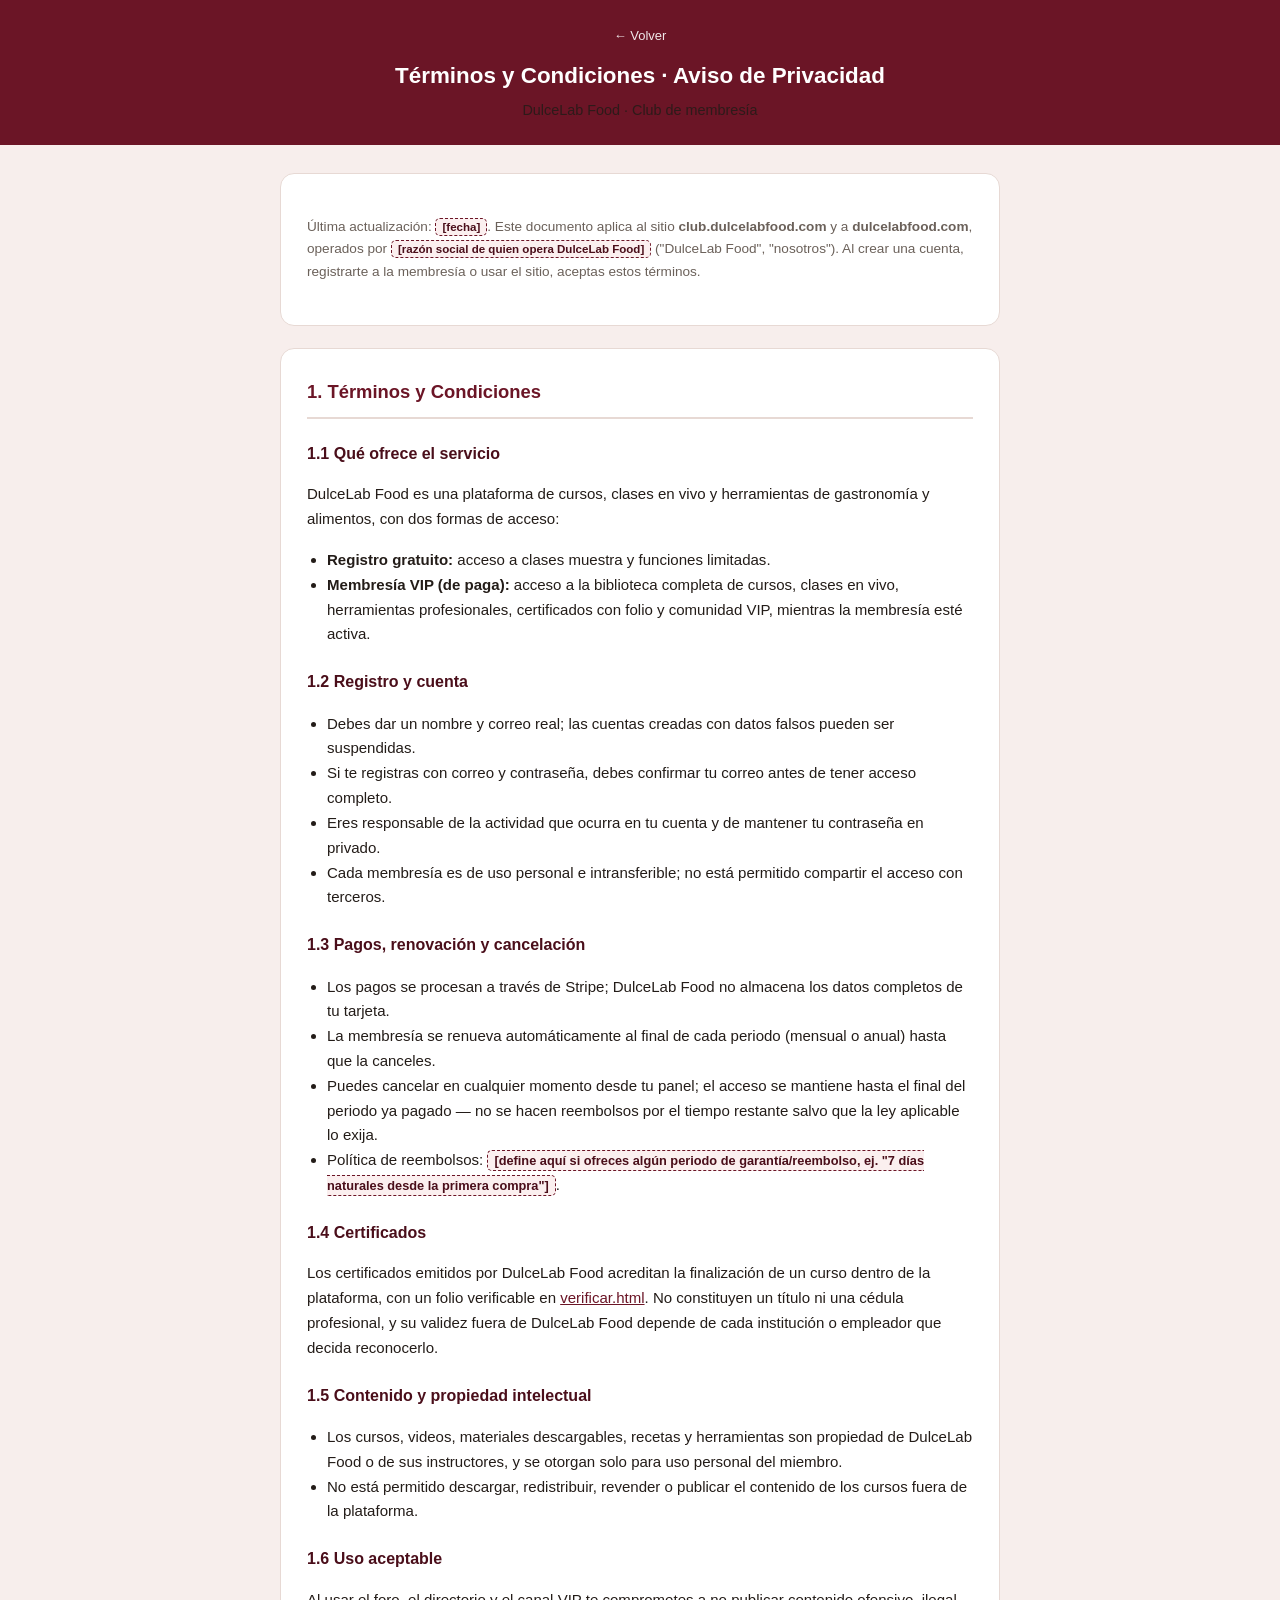
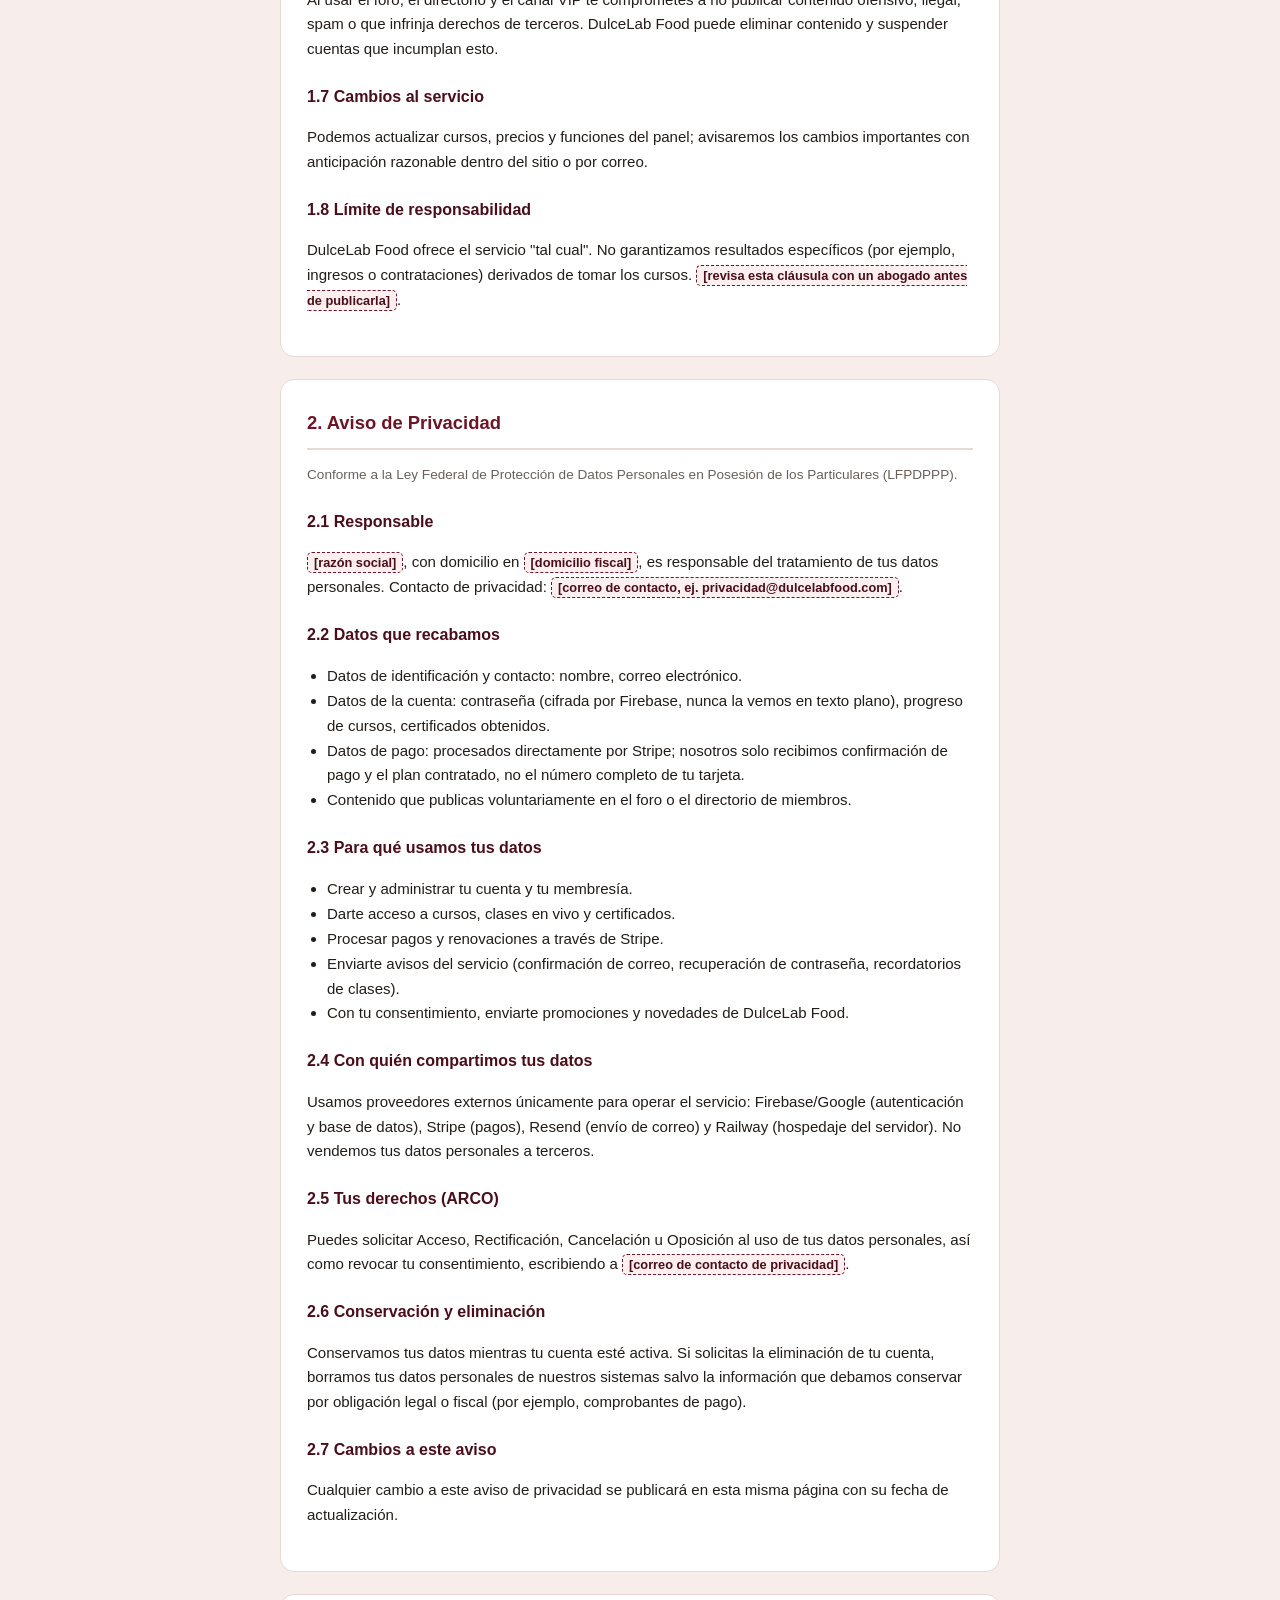
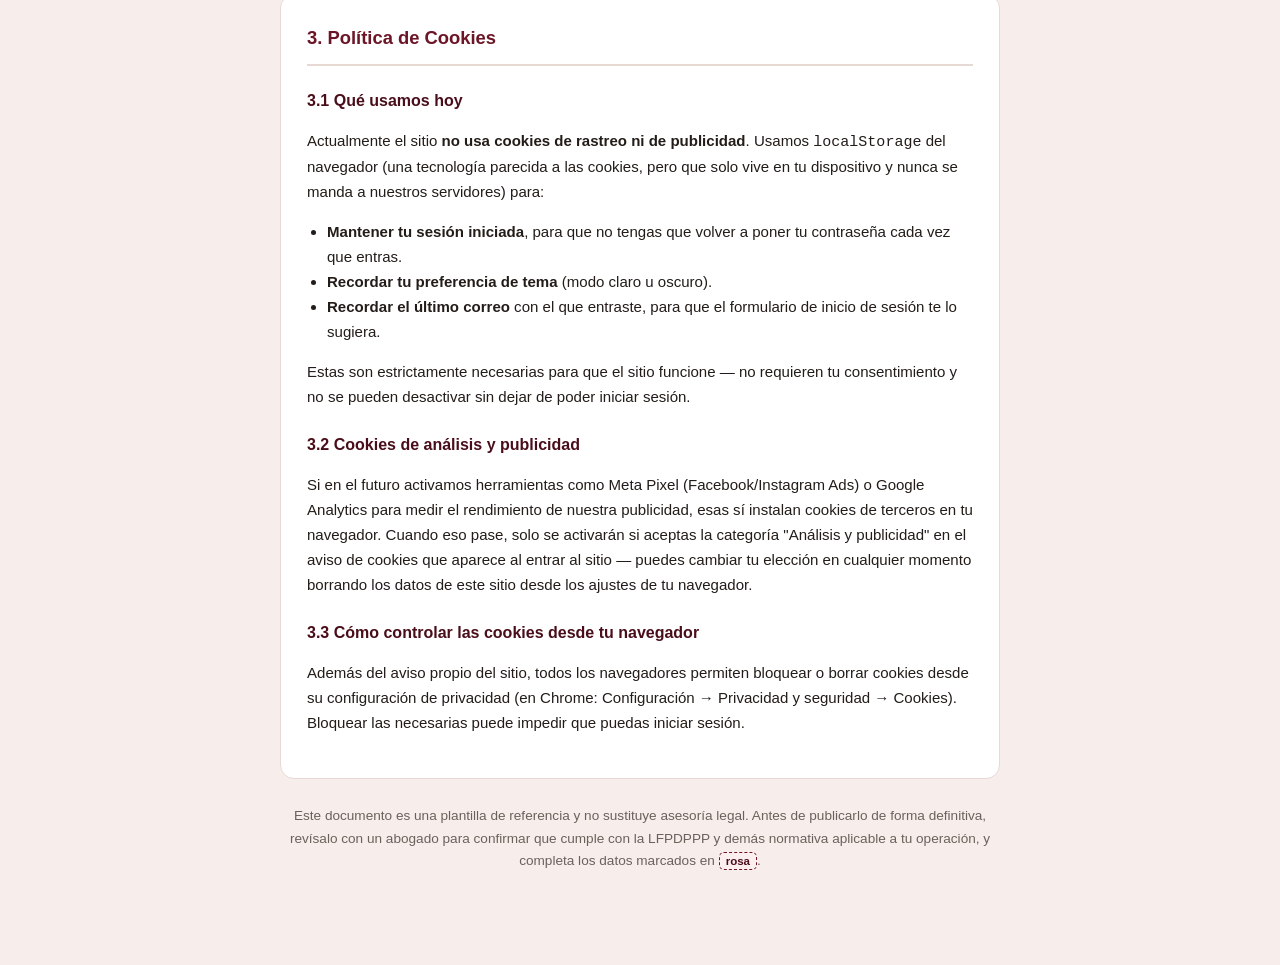
==== terminos.html @ 20a8d2a7 "Add terms and conditions and privacy notice page This HTML file contains the terms and conditions al" ====
<!DOCTYPE html>
<html lang="es-MX">
<head>
<meta charset="UTF-8">
<meta name="viewport" content="width=device-width, initial-scale=1">
<title>Términos y Condiciones · Aviso de Privacidad — DulceLab Food</title>
<meta name="robots" content="noindex">
<style>
  :root{
    --wine:#6B1526; --wine-deep:#4A0E1A; --ink:#231C18; --muted:#6b615a;
    --bg:#F7EEEC; --card:#FFFFFF; --border:#E7D9D4;
  }
  *{box-sizing:border-box;}
  body{
    margin:0; background:var(--bg); color:var(--ink);
    font-family:-apple-system,BlinkMacSystemFont,'Segoe UI',Roboto,Helvetica,Arial,sans-serif;
    line-height:1.65;
  }
  .top{
    background:var(--wine); color:#fff; padding:22px 20px; text-align:center;
  }
  .top a{ color:#fff; opacity:.9; text-decoration:none; font-size:13px; }
  .top h1{ margin:10px 0 4px; font-size:1.4rem; }
  .top p{ margin:0; opacity:.85; font-size:.9rem; }
  .wrap{ max-width:760px; margin:0 auto; padding:28px 20px 80px; }
  .card{
    background:var(--card); border:1px solid var(--border); border-radius:14px;
    padding:28px 26px; margin-bottom:22px;
  }
  h2{ color:var(--wine); font-size:1.15rem; margin:0 0 14px; border-bottom:2px solid var(--border); padding-bottom:10px; }
  h3{ color:var(--wine-deep); font-size:1rem; margin:22px 0 8px; }
  p, li{ font-size:.94rem; color:var(--ink); }
  ul{ padding-left:20px; }
  .muted{ color:var(--muted); font-size:.85rem; }
  .placeholder{
    background:#FBEFEF; border:1px dashed var(--wine); color:var(--wine-deep);
    padding:2px 6px; border-radius:5px; font-size:.85em; font-weight:600;
  }
  .updated{ text-align:center; margin-top:26px; }
  a{ color:var(--wine); }
</style>
</head>
<body>

<div class="top">
  <a href="vip-auth.html">&larr; Volver</a>
  <h1>Términos y Condiciones · Aviso de Privacidad</h1>
  <p>DulceLab Food &middot; Club de membresía</p>
</div>

<div class="wrap">

  <div class="card">
    <p class="muted">
      Última actualización: <span class="placeholder">[fecha]</span>. Este documento aplica al
      sitio <strong>club.dulcelabfood.com</strong> y a <strong>dulcelabfood.com</strong>, operados por
      <span class="placeholder">[razón social de quien opera DulceLab Food]</span> ("DulceLab Food",
      "nosotros"). Al crear una cuenta, registrarte a la membresía o usar el sitio, aceptas estos
      términos.
    </p>
  </div>

  <div class="card">
    <h2>1. Términos y Condiciones</h2>

    <h3>1.1 Qué ofrece el servicio</h3>
    <p>
      DulceLab Food es una plataforma de cursos, clases en vivo y herramientas de gastronomía y
      alimentos, con dos formas de acceso:
    </p>
    <ul>
      <li><strong>Registro gratuito:</strong> acceso a clases muestra y funciones limitadas.</li>
      <li><strong>Membresía VIP (de paga):</strong> acceso a la biblioteca completa de cursos, clases
        en vivo, herramientas profesionales, certificados con folio y comunidad VIP, mientras la
        membresía esté activa.</li>
    </ul>

    <h3>1.2 Registro y cuenta</h3>
    <ul>
      <li>Debes dar un nombre y correo real; las cuentas creadas con datos falsos pueden ser
        suspendidas.</li>
      <li>Si te registras con correo y contraseña, debes confirmar tu correo antes de tener acceso
        completo.</li>
      <li>Eres responsable de la actividad que ocurra en tu cuenta y de mantener tu contraseña en
        privado.</li>
      <li>Cada membresía es de uso personal e intransferible; no está permitido compartir el acceso
        con terceros.</li>
    </ul>

    <h3>1.3 Pagos, renovación y cancelación</h3>
    <ul>
      <li>Los pagos se procesan a través de Stripe; DulceLab Food no almacena los datos completos de
        tu tarjeta.</li>
      <li>La membresía se renueva automáticamente al final de cada periodo (mensual o anual) hasta
        que la canceles.</li>
      <li>Puedes cancelar en cualquier momento desde tu panel; el acceso se mantiene hasta el final
        del periodo ya pagado — no se hacen reembolsos por el tiempo restante salvo que la ley
        aplicable lo exija.</li>
      <li>Política de reembolsos: <span class="placeholder">[define aquí si ofreces algún periodo de
        garantía/reembolso, ej. "7 días naturales desde la primera compra"]</span>.</li>
    </ul>

    <h3>1.4 Certificados</h3>
    <p>
      Los certificados emitidos por DulceLab Food acreditan la finalización de un curso dentro de
      la plataforma, con un folio verificable en <a href="verificar.html">verificar.html</a>. No
      constituyen un título ni una cédula profesional, y su validez fuera de DulceLab Food depende
      de cada institución o empleador que decida reconocerlo.
    </p>

    <h3>1.5 Contenido y propiedad intelectual</h3>
    <ul>
      <li>Los cursos, videos, materiales descargables, recetas y herramientas son propiedad de
        DulceLab Food o de sus instructores, y se otorgan solo para uso personal del miembro.</li>
      <li>No está permitido descargar, redistribuir, revender o publicar el contenido de los cursos
        fuera de la plataforma.</li>
    </ul>

    <h3>1.6 Uso aceptable</h3>
    <p>Al usar el foro, el directorio y el canal VIP te comprometes a no publicar contenido
      ofensivo, ilegal, spam o que infrinja derechos de terceros. DulceLab Food puede eliminar
      contenido y suspender cuentas que incumplan esto.</p>

    <h3>1.7 Cambios al servicio</h3>
    <p>Podemos actualizar cursos, precios y funciones del panel; avisaremos los cambios importantes
      con anticipación razonable dentro del sitio o por correo.</p>

    <h3>1.8 Límite de responsabilidad</h3>
    <p>
      DulceLab Food ofrece el servicio "tal cual". No garantizamos resultados específicos (por
      ejemplo, ingresos o contrataciones) derivados de tomar los cursos.
      <span class="placeholder">[revisa esta cláusula con un abogado antes de publicarla]</span>.
    </p>
  </div>

  <div class="card">
    <h2>2. Aviso de Privacidad</h2>
    <p class="muted">
      Conforme a la Ley Federal de Protección de Datos Personales en Posesión de los Particulares
      (LFPDPPP).
    </p>

    <h3>2.1 Responsable</h3>
    <p>
      <span class="placeholder">[razón social]</span>, con domicilio en
      <span class="placeholder">[domicilio fiscal]</span>, es responsable del tratamiento de tus
      datos personales. Contacto de privacidad: <span class="placeholder">[correo de contacto,
      ej. privacidad@dulcelabfood.com]</span>.
    </p>

    <h3>2.2 Datos que recabamos</h3>
    <ul>
      <li>Datos de identificación y contacto: nombre, correo electrónico.</li>
      <li>Datos de la cuenta: contraseña (cifrada por Firebase, nunca la vemos en texto plano),
        progreso de cursos, certificados obtenidos.</li>
      <li>Datos de pago: procesados directamente por Stripe; nosotros solo recibimos confirmación de
        pago y el plan contratado, no el número completo de tu tarjeta.</li>
      <li>Contenido que publicas voluntariamente en el foro o el directorio de miembros.</li>
    </ul>

    <h3>2.3 Para qué usamos tus datos</h3>
    <ul>
      <li>Crear y administrar tu cuenta y tu membresía.</li>
      <li>Darte acceso a cursos, clases en vivo y certificados.</li>
      <li>Procesar pagos y renovaciones a través de Stripe.</li>
      <li>Enviarte avisos del servicio (confirmación de correo, recuperación de contraseña,
        recordatorios de clases).</li>
      <li>Con tu consentimiento, enviarte promociones y novedades de DulceLab Food.</li>
    </ul>

    <h3>2.4 Con quién compartimos tus datos</h3>
    <p>
      Usamos proveedores externos únicamente para operar el servicio: Firebase/Google (autenticación
      y base de datos), Stripe (pagos), Resend (envío de correo) y Railway (hospedaje del servidor).
      No vendemos tus datos personales a terceros.
    </p>

    <h3>2.5 Tus derechos (ARCO)</h3>
    <p>
      Puedes solicitar Acceso, Rectificación, Cancelación u Oposición al uso de tus datos personales,
      así como revocar tu consentimiento, escribiendo a
      <span class="placeholder">[correo de contacto de privacidad]</span>.
    </p>

    <h3>2.6 Conservación y eliminación</h3>
    <p>
      Conservamos tus datos mientras tu cuenta esté activa. Si solicitas la eliminación de tu cuenta,
      borramos tus datos personales de nuestros sistemas salvo la información que debamos conservar
      por obligación legal o fiscal (por ejemplo, comprobantes de pago).
    </p>

    <h3>2.7 Cambios a este aviso</h3>
    <p>
      Cualquier cambio a este aviso de privacidad se publicará en esta misma página con su fecha de
      actualización.
    </p>
  </div>

  <div class="card" id="cookies">
    <h2>3. Política de Cookies</h2>

    <h3>3.1 Qué usamos hoy</h3>
    <p>
      Actualmente el sitio <strong>no usa cookies de rastreo ni de publicidad</strong>. Usamos
      <code>localStorage</code> del navegador (una tecnología parecida a las cookies, pero que solo
      vive en tu dispositivo y nunca se manda a nuestros servidores) para:
    </p>
    <ul>
      <li><strong>Mantener tu sesión iniciada</strong>, para que no tengas que volver a poner tu
        contraseña cada vez que entras.</li>
      <li><strong>Recordar tu preferencia de tema</strong> (modo claro u oscuro).</li>
      <li><strong>Recordar el último correo</strong> con el que entraste, para que el formulario de
        inicio de sesión te lo sugiera.</li>
    </ul>
    <p>Estas son estrictamente necesarias para que el sitio funcione — no requieren tu
      consentimiento y no se pueden desactivar sin dejar de poder iniciar sesión.</p>

    <h3>3.2 Cookies de análisis y publicidad</h3>
    <p>
      Si en el futuro activamos herramientas como Meta Pixel (Facebook/Instagram Ads) o Google
      Analytics para medir el rendimiento de nuestra publicidad, esas sí instalan cookies de
      terceros en tu navegador. Cuando eso pase, solo se activarán si aceptas la categoría
      "Análisis y publicidad" en el aviso de cookies que aparece al entrar al sitio — puedes
      cambiar tu elección en cualquier momento borrando los datos de este sitio desde los ajustes
      de tu navegador.
    </p>

    <h3>3.3 Cómo controlar las cookies desde tu navegador</h3>
    <p>
      Además del aviso propio del sitio, todos los navegadores permiten bloquear o borrar cookies
      desde su configuración de privacidad (en Chrome: Configuración &rarr; Privacidad y seguridad
      &rarr; Cookies). Bloquear las necesarias puede impedir que puedas iniciar sesión.
    </p>
  </div>

  <p class="muted updated">
    Este documento es una plantilla de referencia y no sustituye asesoría legal. Antes de publicarlo
    de forma definitiva, revísalo con un abogado para confirmar que cumple con la LFPDPPP y demás
    normativa aplicable a tu operación, y completa los datos marcados en
    <span class="placeholder">rosa</span>.
  </p>
</div>

</body>
</html>
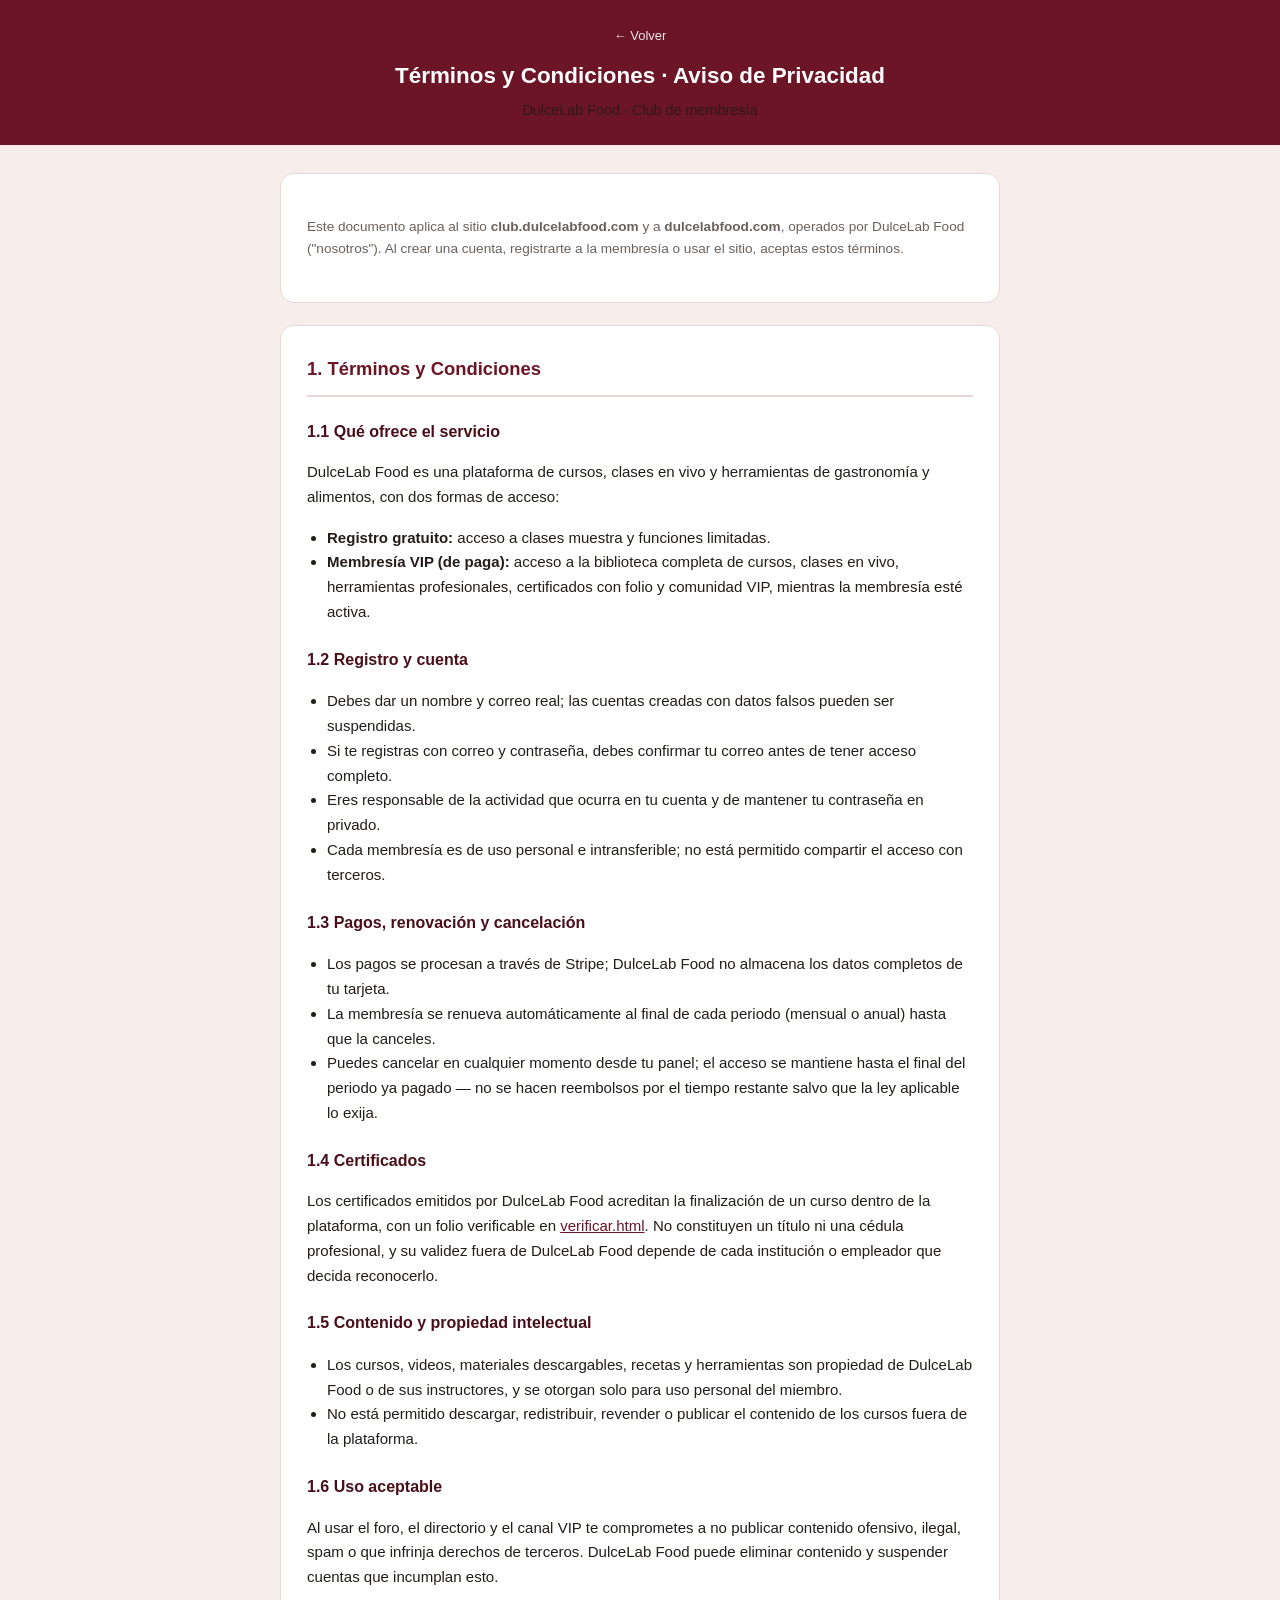
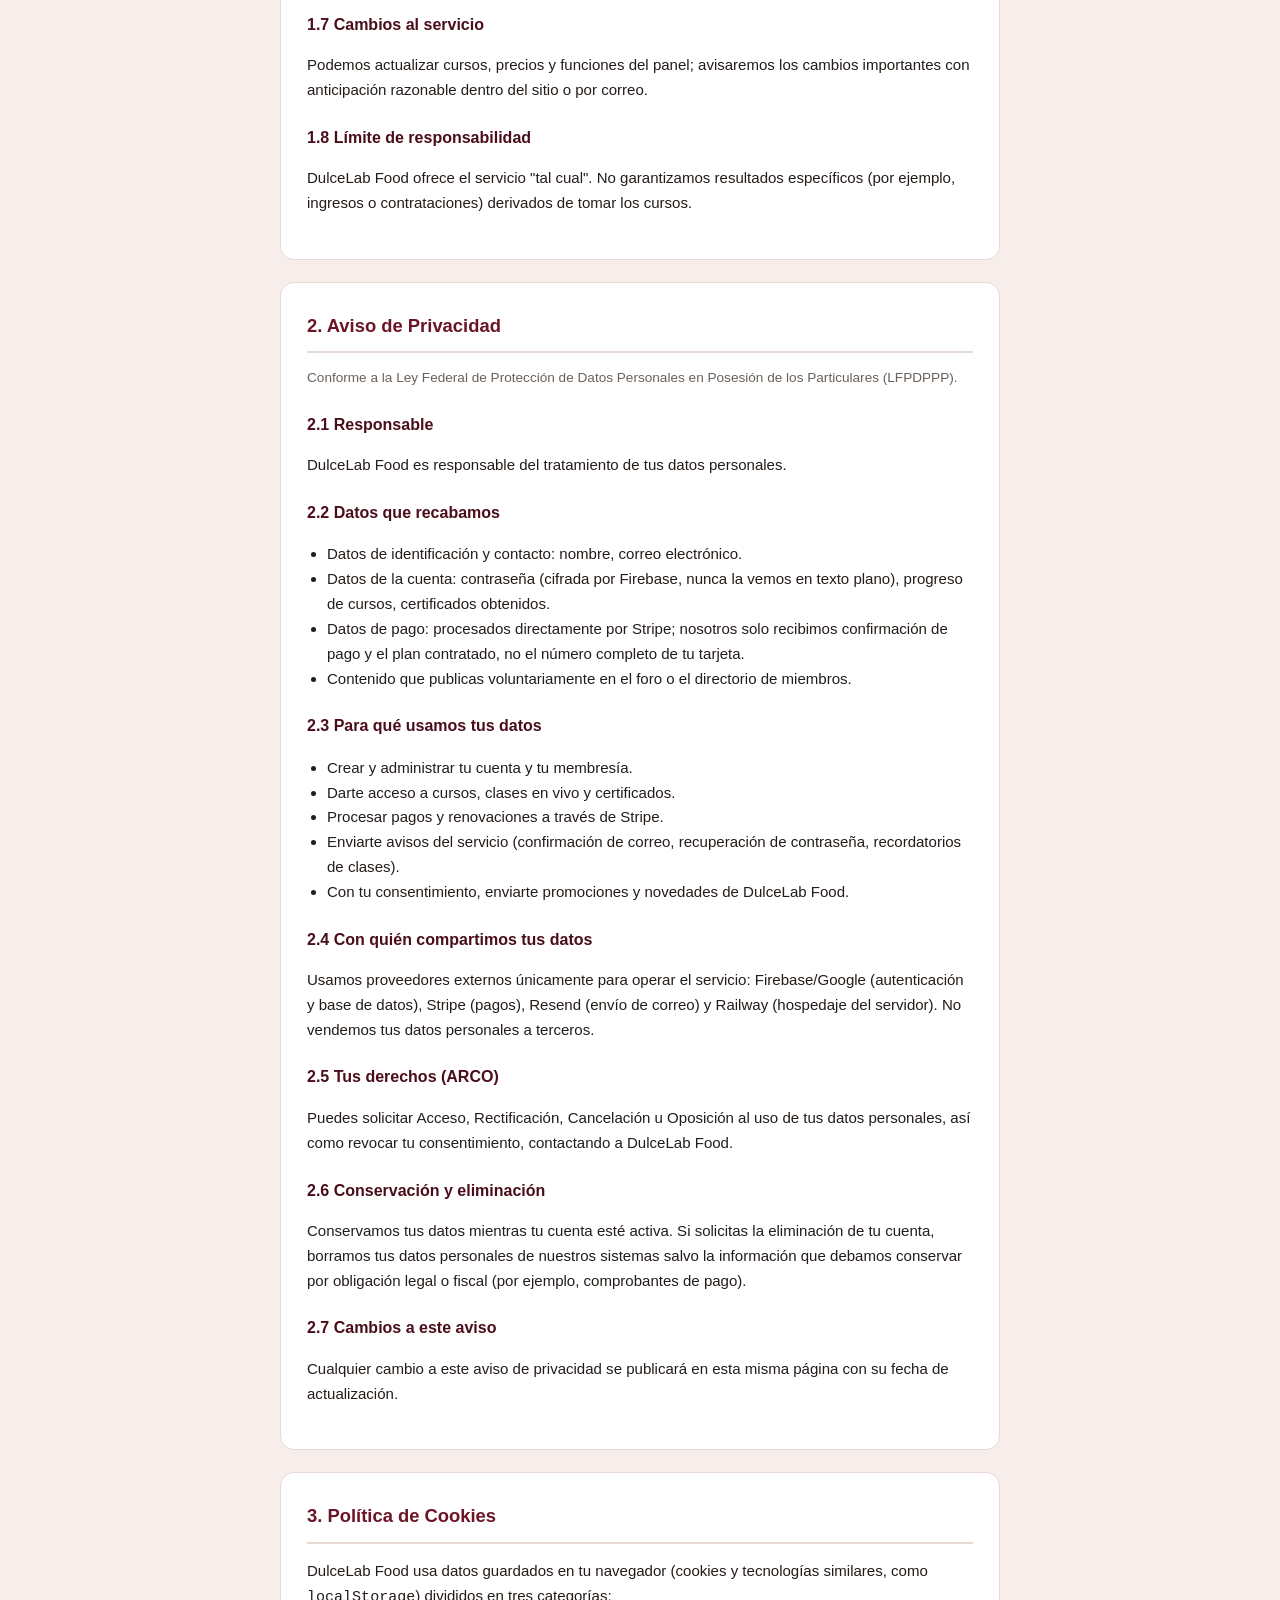
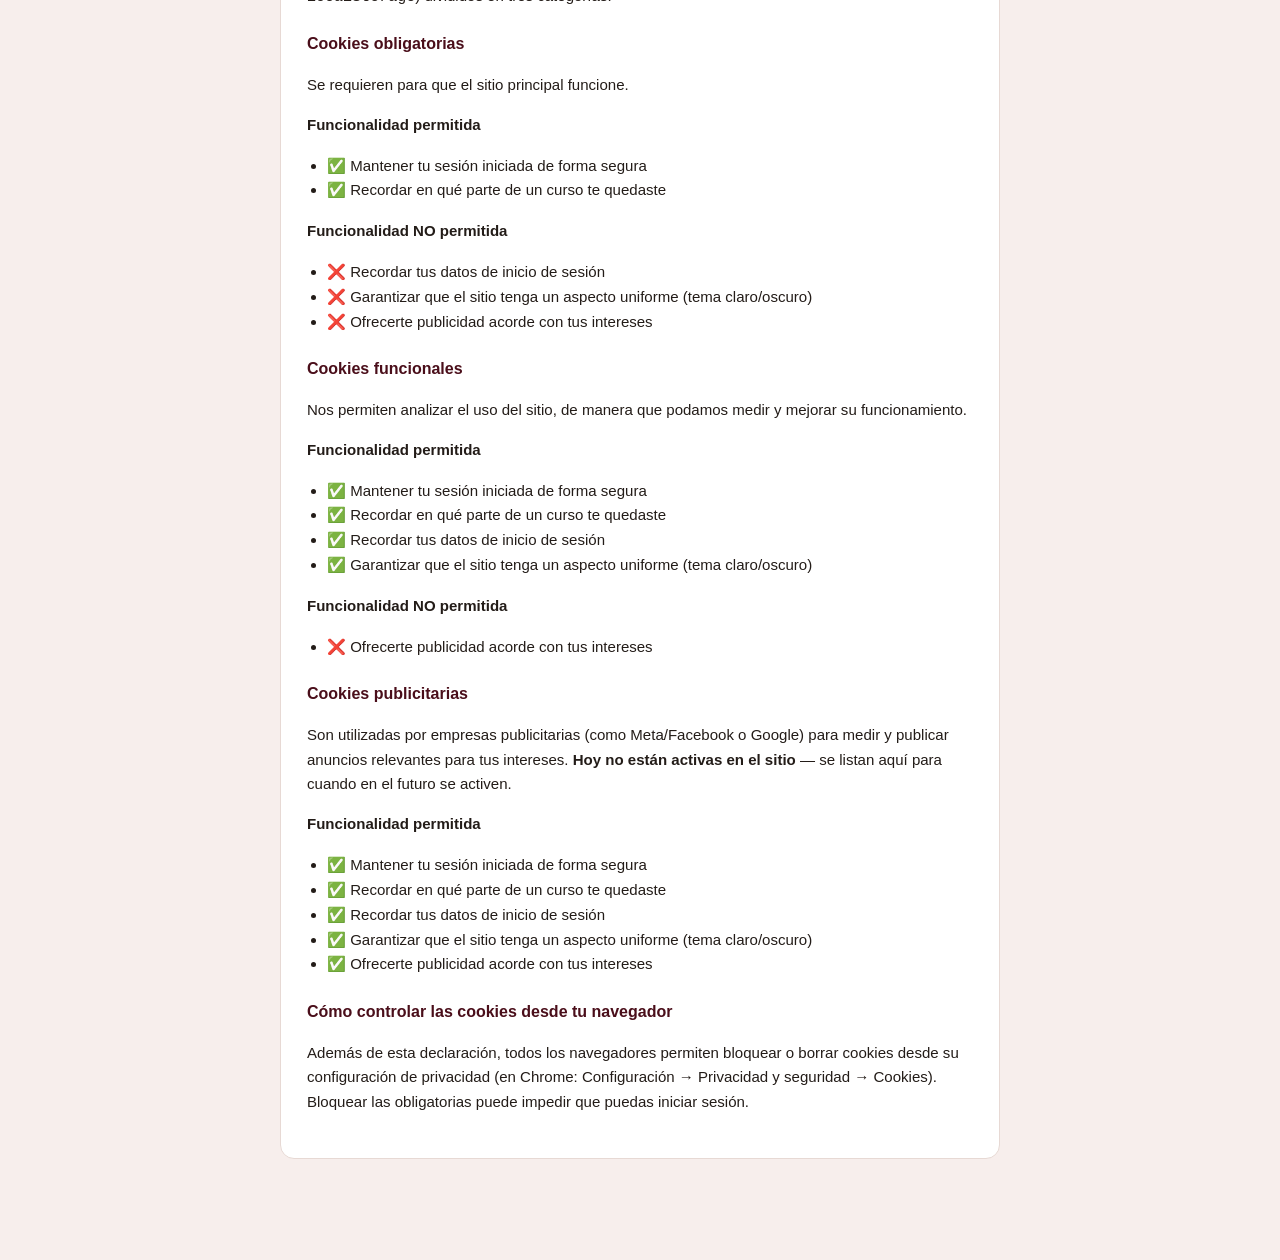
==== commit a3ee008d: "Refactor terms document and update cookie policy Removed placeholder styles and text from the docume" ====
--- a/terminos.html
+++ b/terminos.html
@@ -32,10 +32,6 @@
   p, li{ font-size:.94rem; color:var(--ink); }
   ul{ padding-left:20px; }
   .muted{ color:var(--muted); font-size:.85rem; }
-  .placeholder{
-    background:#FBEFEF; border:1px dashed var(--wine); color:var(--wine-deep);
-    padding:2px 6px; border-radius:5px; font-size:.85em; font-weight:600;
-  }
   .updated{ text-align:center; margin-top:26px; }
   a{ color:var(--wine); }
 </style>
@@ -52,11 +48,9 @@
 
   <div class="card">
     <p class="muted">
-      Última actualización: <span class="placeholder">[fecha]</span>. Este documento aplica al
-      sitio <strong>club.dulcelabfood.com</strong> y a <strong>dulcelabfood.com</strong>, operados por
-      <span class="placeholder">[razón social de quien opera DulceLab Food]</span> ("DulceLab Food",
-      "nosotros"). Al crear una cuenta, registrarte a la membresía o usar el sitio, aceptas estos
-      términos.
+      Este documento aplica al sitio <strong>club.dulcelabfood.com</strong> y a
+      <strong>dulcelabfood.com</strong>, operados por DulceLab Food ("nosotros"). Al crear una
+      cuenta, registrarte a la membresía o usar el sitio, aceptas estos términos.
     </p>
   </div>
 
@@ -96,8 +90,6 @@
       <li>Puedes cancelar en cualquier momento desde tu panel; el acceso se mantiene hasta el final
         del periodo ya pagado — no se hacen reembolsos por el tiempo restante salvo que la ley
         aplicable lo exija.</li>
-      <li>Política de reembolsos: <span class="placeholder">[define aquí si ofreces algún periodo de
-        garantía/reembolso, ej. "7 días naturales desde la primera compra"]</span>.</li>
     </ul>
 
     <h3>1.4 Certificados</h3>
@@ -129,7 +121,6 @@
     <p>
       DulceLab Food ofrece el servicio "tal cual". No garantizamos resultados específicos (por
       ejemplo, ingresos o contrataciones) derivados de tomar los cursos.
-      <span class="placeholder">[revisa esta cláusula con un abogado antes de publicarla]</span>.
     </p>
   </div>
 
@@ -142,10 +133,7 @@
 
     <h3>2.1 Responsable</h3>
     <p>
-      <span class="placeholder">[razón social]</span>, con domicilio en
-      <span class="placeholder">[domicilio fiscal]</span>, es responsable del tratamiento de tus
-      datos personales. Contacto de privacidad: <span class="placeholder">[correo de contacto,
-      ej. privacidad@dulcelabfood.com]</span>.
+      DulceLab Food es responsable del tratamiento de tus datos personales.
     </p>
 
     <h3>2.2 Datos que recabamos</h3>
@@ -178,8 +166,7 @@
     <h3>2.5 Tus derechos (ARCO)</h3>
     <p>
       Puedes solicitar Acceso, Rectificación, Cancelación u Oposición al uso de tus datos personales,
-      así como revocar tu consentimiento, escribiendo a
-      <span class="placeholder">[correo de contacto de privacidad]</span>.
+      así como revocar tu consentimiento, contactando a DulceLab Food.
     </p>
 
     <h3>2.6 Conservación y eliminación</h3>
@@ -198,47 +185,62 @@
 
   <div class="card" id="cookies">
     <h2>3. Política de Cookies</h2>
-
-    <h3>3.1 Qué usamos hoy</h3>
-    <p>
-      Actualmente el sitio <strong>no usa cookies de rastreo ni de publicidad</strong>. Usamos
-      <code>localStorage</code> del navegador (una tecnología parecida a las cookies, pero que solo
-      vive en tu dispositivo y nunca se manda a nuestros servidores) para:
-    </p>
-    <ul>
-      <li><strong>Mantener tu sesión iniciada</strong>, para que no tengas que volver a poner tu
-        contraseña cada vez que entras.</li>
-      <li><strong>Recordar tu preferencia de tema</strong> (modo claro u oscuro).</li>
-      <li><strong>Recordar el último correo</strong> con el que entraste, para que el formulario de
-        inicio de sesión te lo sugiera.</li>
-    </ul>
-    <p>Estas son estrictamente necesarias para que el sitio funcione — no requieren tu
-      consentimiento y no se pueden desactivar sin dejar de poder iniciar sesión.</p>
-
-    <h3>3.2 Cookies de análisis y publicidad</h3>
-    <p>
-      Si en el futuro activamos herramientas como Meta Pixel (Facebook/Instagram Ads) o Google
-      Analytics para medir el rendimiento de nuestra publicidad, esas sí instalan cookies de
-      terceros en tu navegador. Cuando eso pase, solo se activarán si aceptas la categoría
-      "Análisis y publicidad" en el aviso de cookies que aparece al entrar al sitio — puedes
-      cambiar tu elección en cualquier momento borrando los datos de este sitio desde los ajustes
-      de tu navegador.
-    </p>
-
-    <h3>3.3 Cómo controlar las cookies desde tu navegador</h3>
-    <p>
-      Además del aviso propio del sitio, todos los navegadores permiten bloquear o borrar cookies
-      desde su configuración de privacidad (en Chrome: Configuración &rarr; Privacidad y seguridad
-      &rarr; Cookies). Bloquear las necesarias puede impedir que puedas iniciar sesión.
-    </p>
-  </div>
-
-  <p class="muted updated">
-    Este documento es una plantilla de referencia y no sustituye asesoría legal. Antes de publicarlo
-    de forma definitiva, revísalo con un abogado para confirmar que cumple con la LFPDPPP y demás
-    normativa aplicable a tu operación, y completa los datos marcados en
-    <span class="placeholder">rosa</span>.
-  </p>
+    <p>
+      DulceLab Food usa datos guardados en tu navegador (cookies y tecnologías similares, como
+      <code>localStorage</code>) divididos en tres categorías:
+    </p>
+
+    <h3>Cookies obligatorias</h3>
+    <p>Se requieren para que el sitio principal funcione.</p>
+    <p><strong>Funcionalidad permitida</strong></p>
+    <ul>
+      <li>✅ Mantener tu sesión iniciada de forma segura</li>
+      <li>✅ Recordar en qué parte de un curso te quedaste</li>
+    </ul>
+    <p><strong>Funcionalidad NO permitida</strong></p>
+    <ul>
+      <li>❌ Recordar tus datos de inicio de sesión</li>
+      <li>❌ Garantizar que el sitio tenga un aspecto uniforme (tema claro/oscuro)</li>
+      <li>❌ Ofrecerte publicidad acorde con tus intereses</li>
+    </ul>
+
+    <h3>Cookies funcionales</h3>
+    <p>Nos permiten analizar el uso del sitio, de manera que podamos medir y mejorar su funcionamiento.</p>
+    <p><strong>Funcionalidad permitida</strong></p>
+    <ul>
+      <li>✅ Mantener tu sesión iniciada de forma segura</li>
+      <li>✅ Recordar en qué parte de un curso te quedaste</li>
+      <li>✅ Recordar tus datos de inicio de sesión</li>
+      <li>✅ Garantizar que el sitio tenga un aspecto uniforme (tema claro/oscuro)</li>
+    </ul>
+    <p><strong>Funcionalidad NO permitida</strong></p>
+    <ul>
+      <li>❌ Ofrecerte publicidad acorde con tus intereses</li>
+    </ul>
+
+    <h3>Cookies publicitarias</h3>
+    <p>
+      Son utilizadas por empresas publicitarias (como Meta/Facebook o Google) para medir y
+      publicar anuncios relevantes para tus intereses. <strong>Hoy no están activas en el
+      sitio</strong> — se listan aquí para cuando en el futuro se activen.
+    </p>
+    <p><strong>Funcionalidad permitida</strong></p>
+    <ul>
+      <li>✅ Mantener tu sesión iniciada de forma segura</li>
+      <li>✅ Recordar en qué parte de un curso te quedaste</li>
+      <li>✅ Recordar tus datos de inicio de sesión</li>
+      <li>✅ Garantizar que el sitio tenga un aspecto uniforme (tema claro/oscuro)</li>
+      <li>✅ Ofrecerte publicidad acorde con tus intereses</li>
+    </ul>
+
+    <h3>Cómo controlar las cookies desde tu navegador</h3>
+    <p>
+      Además de esta declaración, todos los navegadores permiten bloquear o borrar cookies desde su
+      configuración de privacidad (en Chrome: Configuración &rarr; Privacidad y seguridad &rarr;
+      Cookies). Bloquear las obligatorias puede impedir que puedas iniciar sesión.
+    </p>
+  </div>
+
 </div>
 
 </body>
